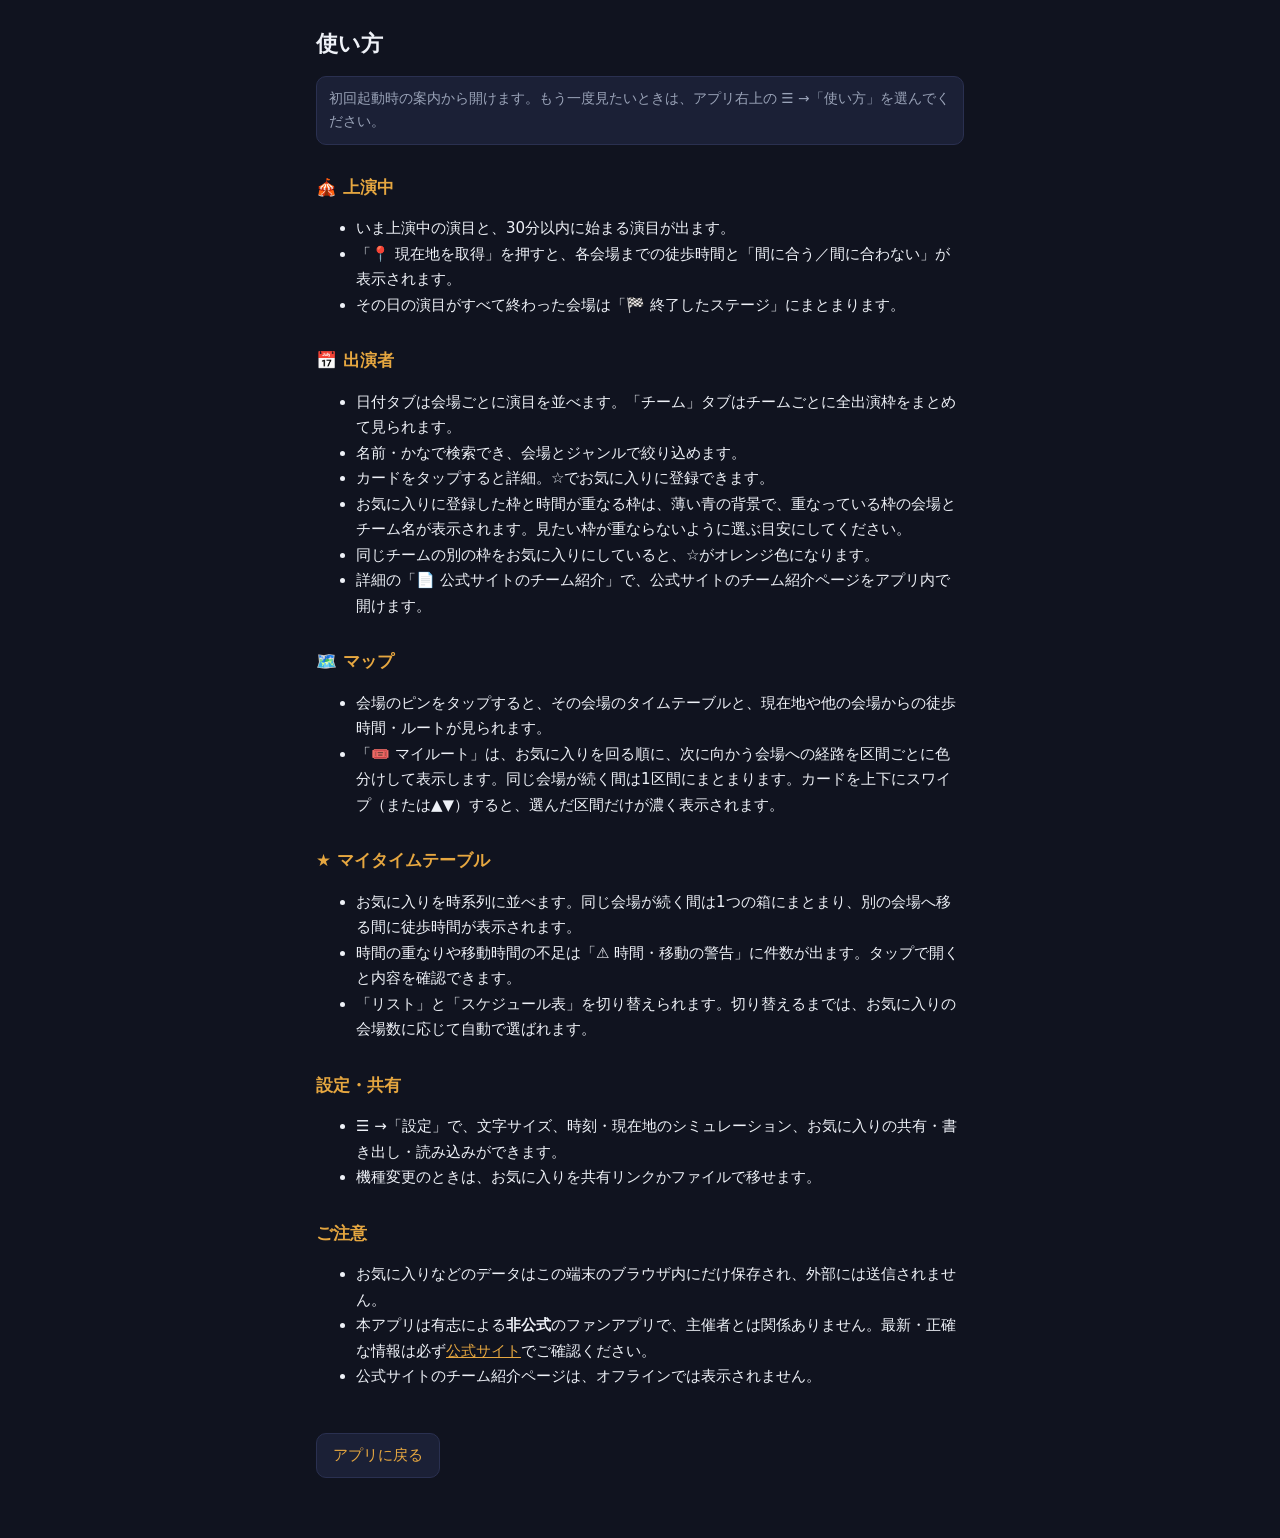
==== help.html @ f677c420 "feat: フェスナビ設計図の未反映分を取り込み - 出演者タブに「チーム」軸と出演枠リストを追加（複数回出演が約83%のためフル構成） - お気に入りの見分け（別枠☆・時間の重なり表示）、終了した枠" ====
<!doctype html>
<html lang="ja">
<head>
<meta charset="utf-8">
<meta name="viewport" content="width=device-width,initial-scale=1">
<title>使い方 | 三茶大道芸ナビ 2026</title>
<script>
  try {
    var s = JSON.parse(localStorage.getItem("scd.settings.v1") || "{}");
    if (s.theme === "dark" || s.theme === "light") document.documentElement.setAttribute("data-theme", s.theme);
  } catch (e) {}
</script>
<style>
  :root { --ink:#eef1f7; --muted:#9aa3b8; --bg:#10131f; --card:#1b2036; --line:#2a3050; --accent:#e6a740; color-scheme: dark; }
  :root[data-theme="light"] { --ink:#1c2029; --muted:#666d80; --bg:#f6f7fb; --card:#fff; --line:#dfe3ee; --accent:#b3791b; color-scheme: light; }
  * { box-sizing: border-box; }
  body { margin:0; background:var(--bg); color:var(--ink); font:15px/1.7 "Hiragino Sans","Noto Sans JP",system-ui,sans-serif; overflow-x:hidden; }
  main { max-width:680px; margin:0 auto; padding:16px 16px 60px; }
  h1 { font-size:1.4rem; margin:8px 0 6px; }
  h2 { font-size:1.05rem; margin:28px 0 8px; color:var(--accent); }
  p, li { overflow-wrap:anywhere; }
  .note { background:var(--card); border:1px solid var(--line); border-radius:10px; padding:10px 12px; font-size:.86rem; color:var(--muted); }
  a { color:var(--accent); }
  .back { display:inline-block; margin-top:28px; padding:9px 16px; border:1px solid var(--line); border-radius:10px; text-decoration:none; background:var(--card); }
</style>
</head>
<body>
<main>
  <h1>使い方</h1>
  <p class="note">初回起動時の案内から開けます。もう一度見たいときは、アプリ右上の ☰ →「使い方」を選んでください。</p>

  <h2>🎪 上演中</h2>
  <ul>
    <li>いま上演中の演目と、30分以内に始まる演目が出ます。</li>
    <li>「📍 現在地を取得」を押すと、各会場までの徒歩時間と「間に合う／間に合わない」が表示されます。</li>
    <li>その日の演目がすべて終わった会場は「🏁 終了したステージ」にまとまります。</li>
  </ul>

  <h2>📅 出演者</h2>
  <ul>
    <li>日付タブは会場ごとに演目を並べます。「チーム」タブはチームごとに全出演枠をまとめて見られます。</li>
    <li>名前・かなで検索でき、会場とジャンルで絞り込めます。</li>
    <li>カードをタップすると詳細。☆でお気に入りに登録できます。</li>
    <li>お気に入りに登録した枠と時間が重なる枠は、薄い青の背景で、重なっている枠の会場とチーム名が表示されます。見たい枠が重ならないように選ぶ目安にしてください。</li>
    <li>同じチームの別の枠をお気に入りにしていると、☆がオレンジ色になります。</li>
    <li>詳細の「📄 公式サイトのチーム紹介」で、公式サイトのチーム紹介ページをアプリ内で開けます。</li>
  </ul>

  <h2>🗺️ マップ</h2>
  <ul>
    <li>会場のピンをタップすると、その会場のタイムテーブルと、現在地や他の会場からの徒歩時間・ルートが見られます。</li>
    <li>「🎟️ マイルート」は、お気に入りを回る順に、次に向かう会場への経路を区間ごとに色分けして表示します。同じ会場が続く間は1区間にまとまります。カードを上下にスワイプ（または▲▼）すると、選んだ区間だけが濃く表示されます。</li>
  </ul>

  <h2>★ マイタイムテーブル</h2>
  <ul>
    <li>お気に入りを時系列に並べます。同じ会場が続く間は1つの箱にまとまり、別の会場へ移る間に徒歩時間が表示されます。</li>
    <li>時間の重なりや移動時間の不足は「⚠️ 時間・移動の警告」に件数が出ます。タップで開くと内容を確認できます。</li>
    <li>「リスト」と「スケジュール表」を切り替えられます。切り替えるまでは、お気に入りの会場数に応じて自動で選ばれます。</li>
  </ul>

  <h2>設定・共有</h2>
  <ul>
    <li>☰ →「設定」で、文字サイズ、時刻・現在地のシミュレーション、お気に入りの共有・書き出し・読み込みができます。</li>
    <li>機種変更のときは、お気に入りを共有リンクかファイルで移せます。</li>
  </ul>

  <h2>ご注意</h2>
  <ul>
    <li>お気に入りなどのデータはこの端末のブラウザ内にだけ保存され、外部には送信されません。</li>
    <li>本アプリは有志による<strong>非公式</strong>のファンアプリで、主催者とは関係ありません。最新・正確な情報は必ず<a href="https://arttown.jp/" target="_blank" rel="noopener">公式サイト</a>でご確認ください。</li>
    <li>公式サイトのチーム紹介ページは、オフラインでは表示されません。</li>
  </ul>

  <a class="back" href="./">アプリに戻る</a>
</main>
</body>
</html>
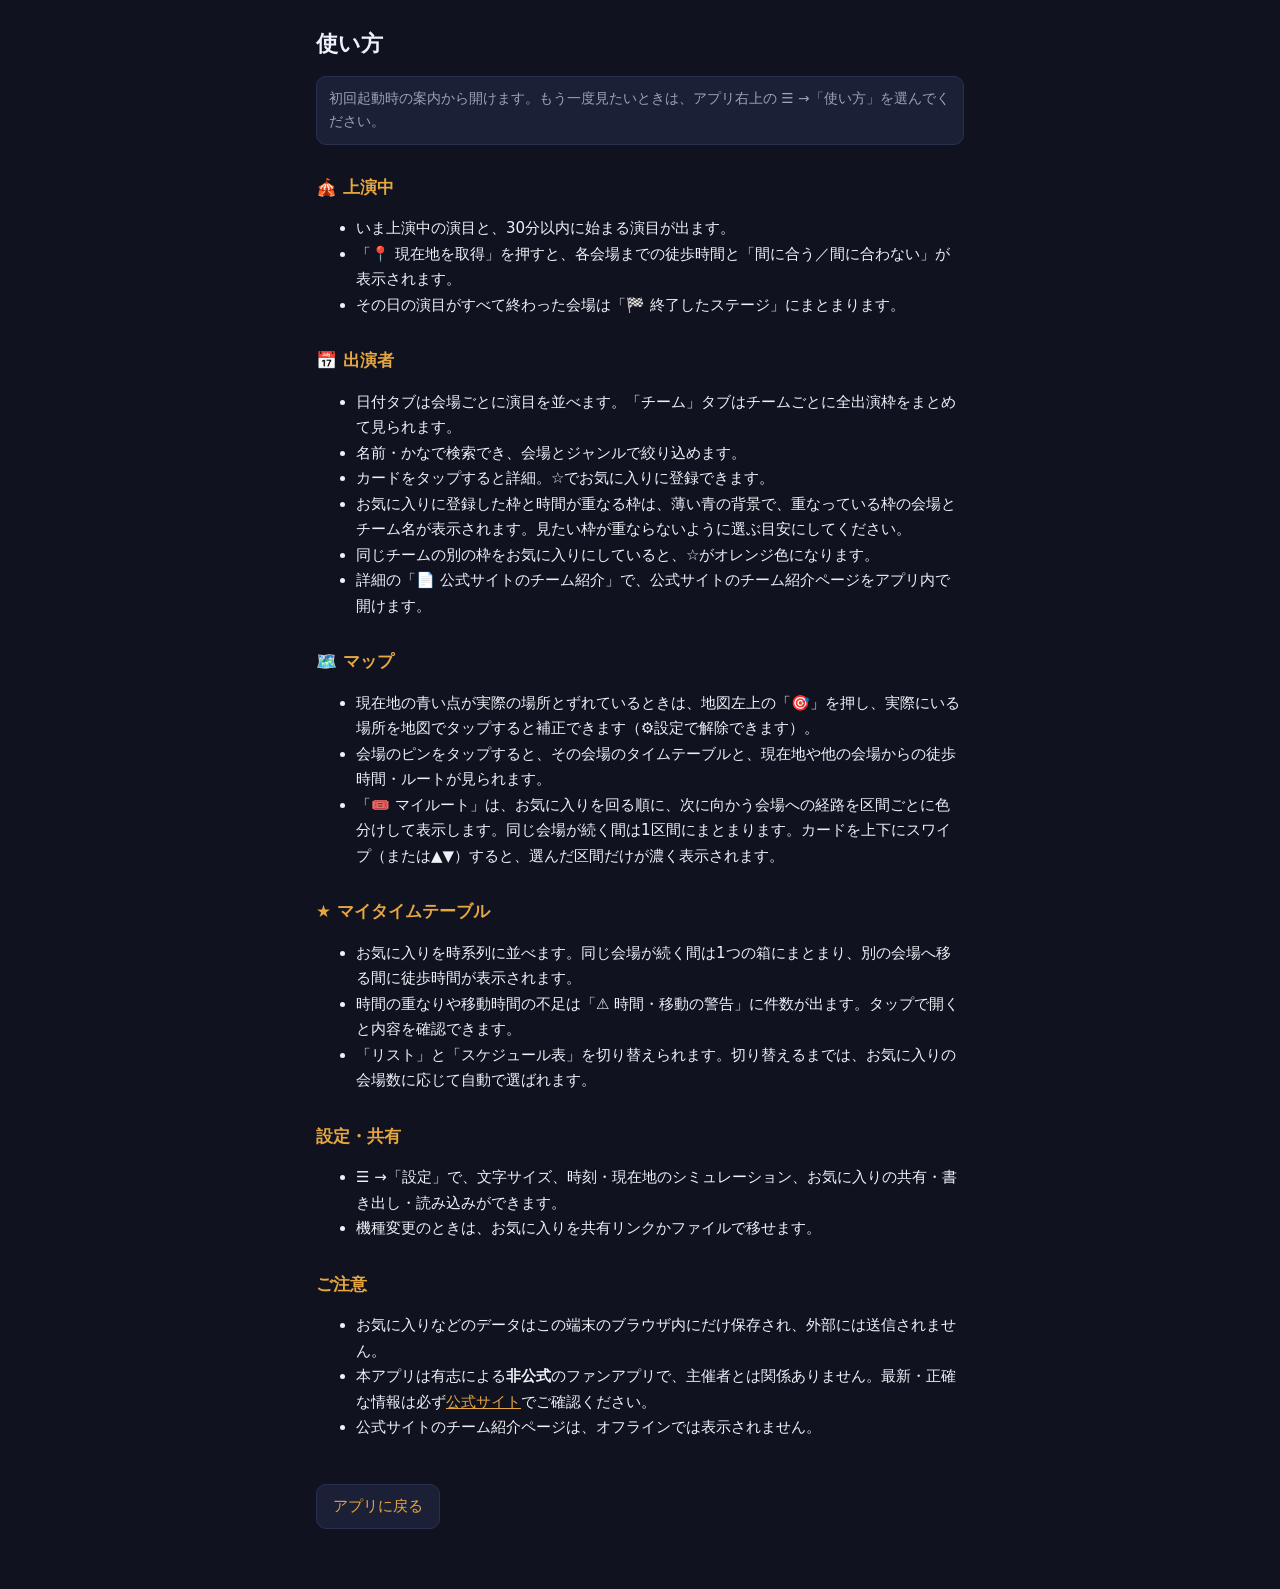
==== commit f735c4ae: "feat: 現在地のずれを手動補正できる位置補正モードを追加 Co-Authored-By: Claude Sonnet 5.5 <noreply@anthropic.com>" ====
--- a/help.html
+++ b/help.html
@@ -48,6 +48,7 @@
 
   <h2>🗺️ マップ</h2>
   <ul>
+    <li>現在地の青い点が実際の場所とずれているときは、地図左上の「🎯」を押し、実際にいる場所を地図でタップすると補正できます（⚙️設定で解除できます）。</li>
     <li>会場のピンをタップすると、その会場のタイムテーブルと、現在地や他の会場からの徒歩時間・ルートが見られます。</li>
     <li>「🎟️ マイルート」は、お気に入りを回る順に、次に向かう会場への経路を区間ごとに色分けして表示します。同じ会場が続く間は1区間にまとまります。カードを上下にスワイプ（または▲▼）すると、選んだ区間だけが濃く表示されます。</li>
   </ul>
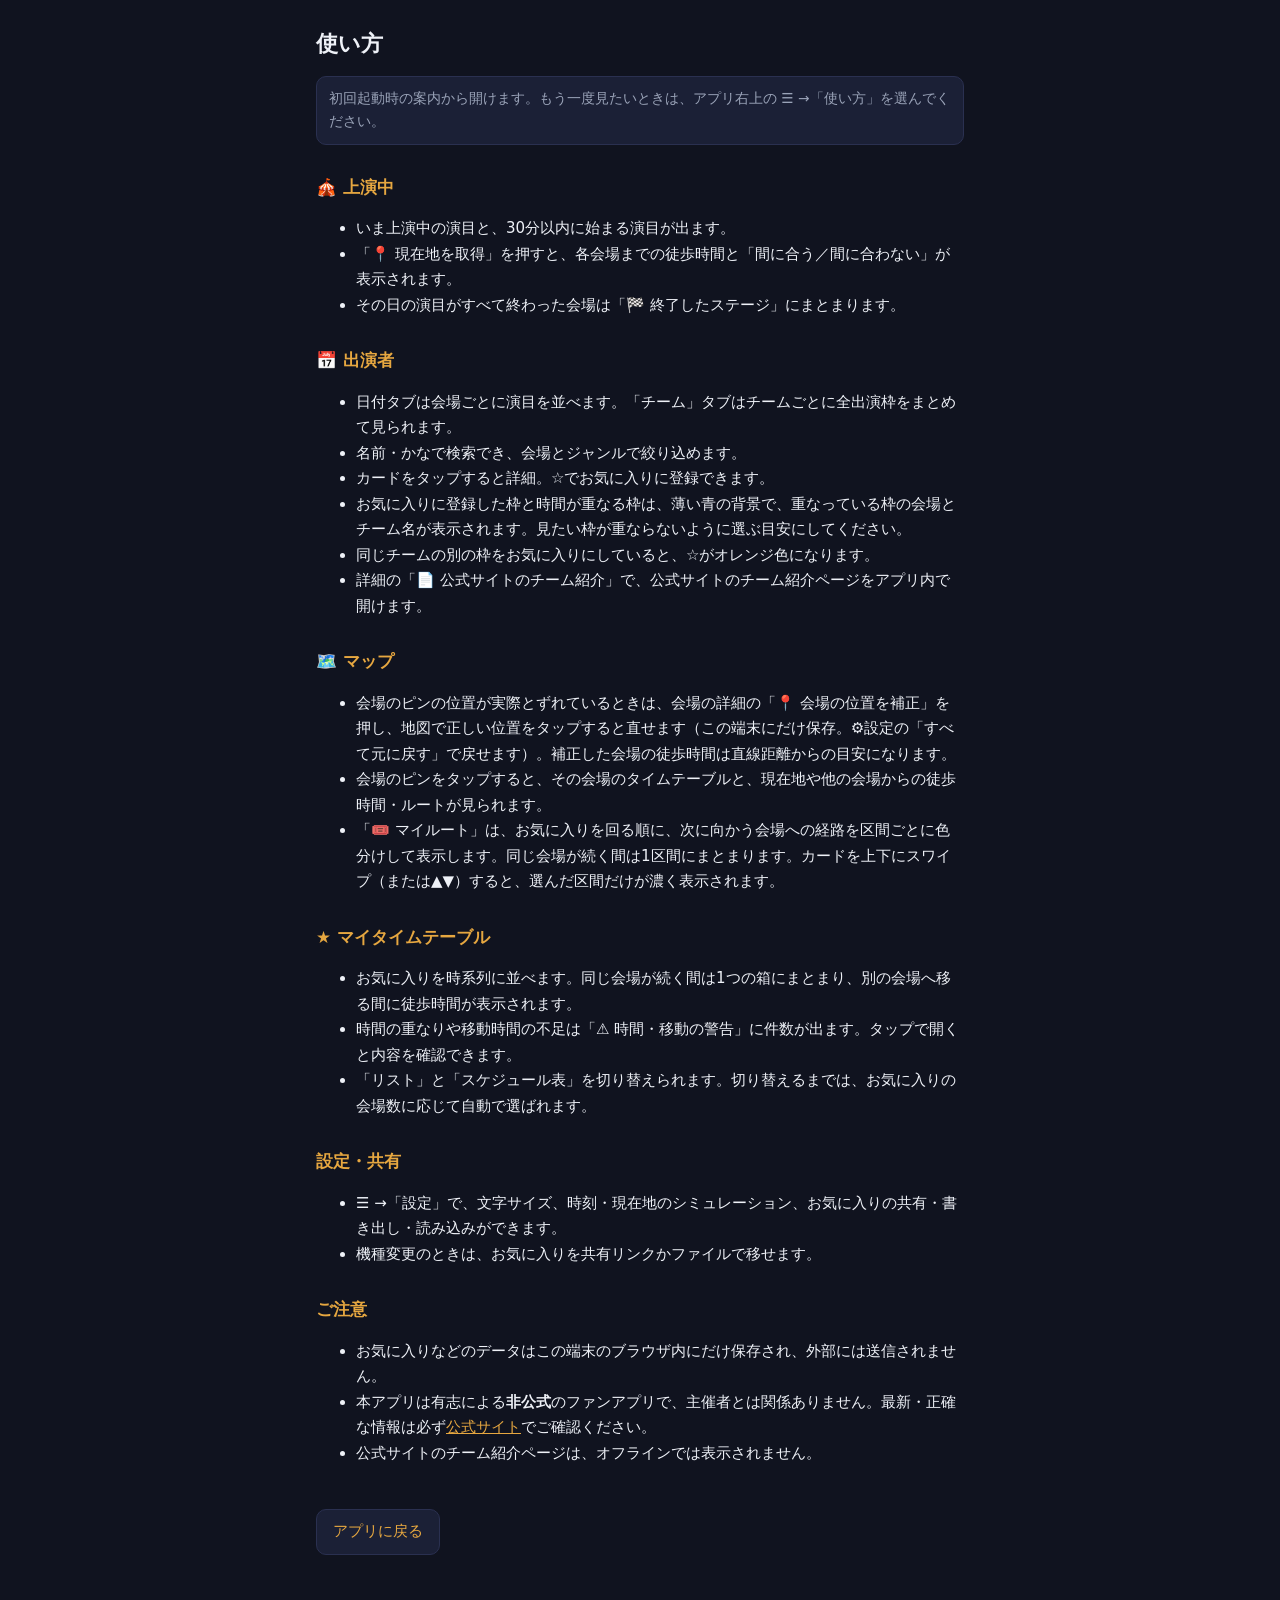
==== commit 197fed3a: "feat: 会場座標を手動補正できるモードを追加（現在地の補正は撤回） Co-Authored-By: Claude Sonnet 5.5 <noreply@anthropic.com>" ====
--- a/help.html
+++ b/help.html
@@ -48,7 +48,7 @@
 
   <h2>🗺️ マップ</h2>
   <ul>
-    <li>現在地の青い点が実際の場所とずれているときは、地図左上の「🎯」を押し、実際にいる場所を地図でタップすると補正できます（⚙️設定で解除できます）。</li>
+    <li>会場のピンの位置が実際とずれているときは、会場の詳細の「📍 会場の位置を補正」を押し、地図で正しい位置をタップすると直せます（この端末にだけ保存。⚙️設定の「すべて元に戻す」で戻せます）。補正した会場の徒歩時間は直線距離からの目安になります。</li>
     <li>会場のピンをタップすると、その会場のタイムテーブルと、現在地や他の会場からの徒歩時間・ルートが見られます。</li>
     <li>「🎟️ マイルート」は、お気に入りを回る順に、次に向かう会場への経路を区間ごとに色分けして表示します。同じ会場が続く間は1区間にまとまります。カードを上下にスワイプ（または▲▼）すると、選んだ区間だけが濃く表示されます。</li>
   </ul>
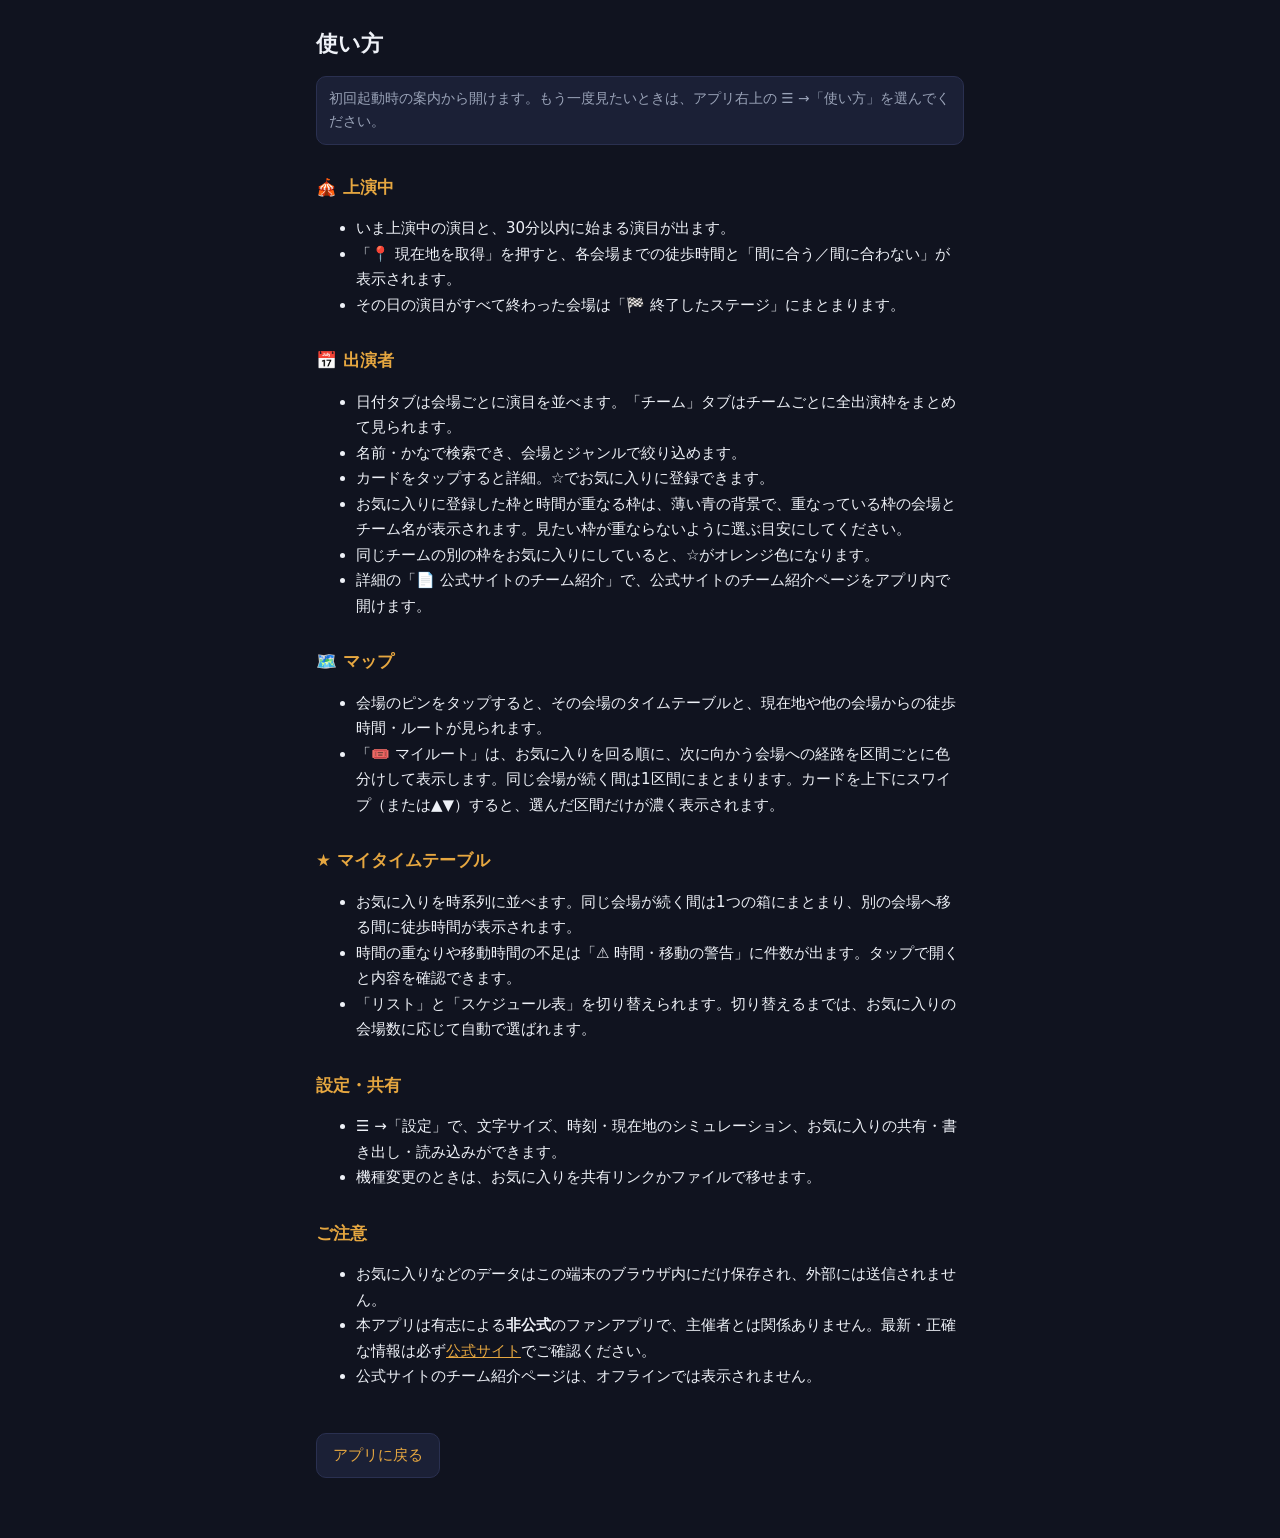
==== commit 6b31655b: "feat: 会場位置の補正をメンテナンスモードに隠し、補正履歴を書き出せるようにする Co-Authored-By: Claude Sonnet 5.5 <noreply@anthropic.com>" ====
--- a/help.html
+++ b/help.html
@@ -48,7 +48,6 @@
 
   <h2>🗺️ マップ</h2>
   <ul>
-    <li>会場のピンの位置が実際とずれているときは、会場の詳細の「📍 会場の位置を補正」を押し、地図で正しい位置をタップすると直せます（この端末にだけ保存。⚙️設定の「すべて元に戻す」で戻せます）。補正した会場の徒歩時間は直線距離からの目安になります。</li>
     <li>会場のピンをタップすると、その会場のタイムテーブルと、現在地や他の会場からの徒歩時間・ルートが見られます。</li>
     <li>「🎟️ マイルート」は、お気に入りを回る順に、次に向かう会場への経路を区間ごとに色分けして表示します。同じ会場が続く間は1区間にまとまります。カードを上下にスワイプ（または▲▼）すると、選んだ区間だけが濃く表示されます。</li>
   </ul>
